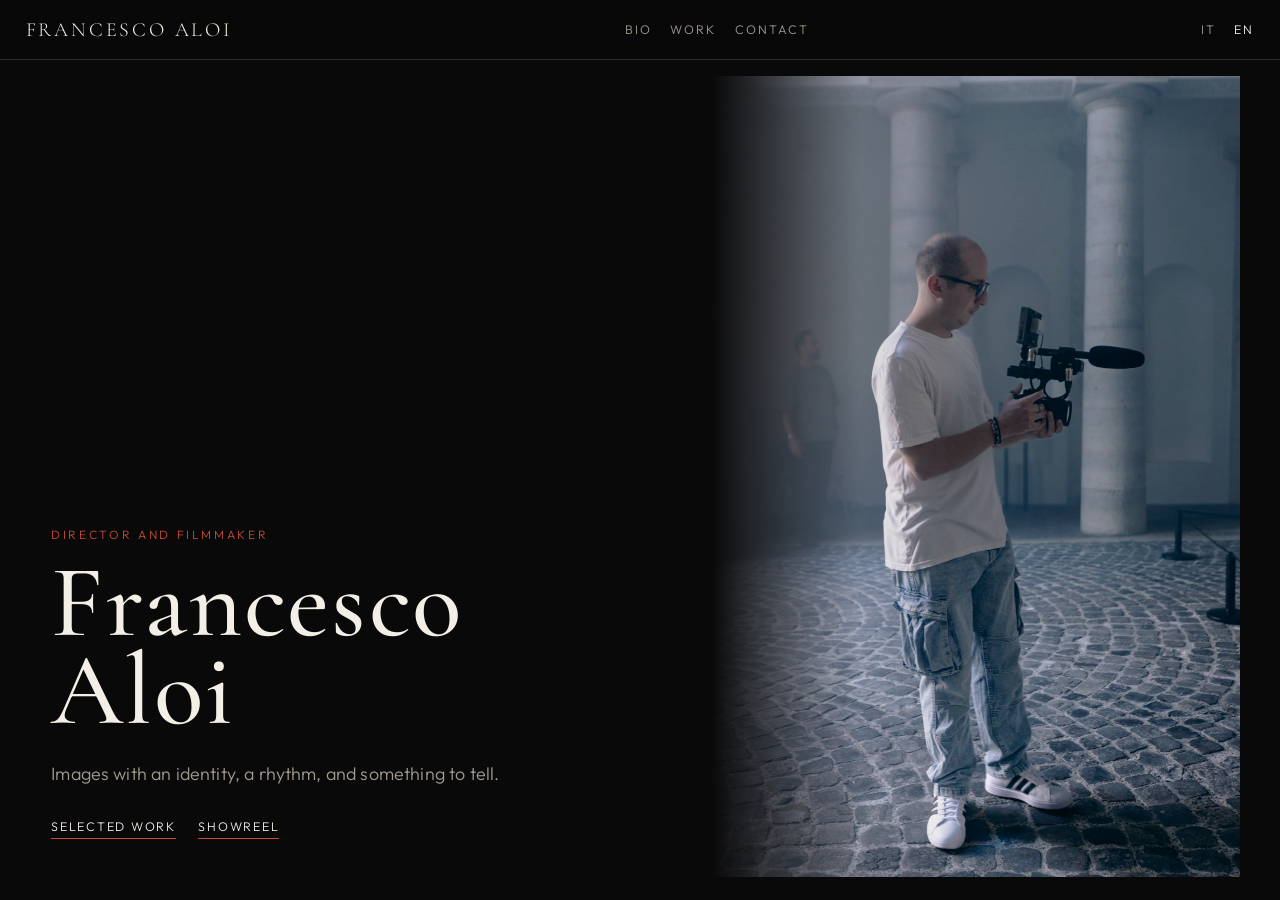
==== en/index.html @ e54338b9 "feat: publish filmmaker portfolio Italian and English pages for the GitHub Pages user site." ====
<!DOCTYPE html>
<html lang="en">
<head>
  <meta charset="utf-8">
  <meta name="viewport" content="width=device-width, initial-scale=1">
  <title>Francesco Aloi — Director and filmmaker</title>
  <meta name="description" content="Francesco Aloi, director and filmmaker. Audiovisual, branded, and cinematic work.">
  <link rel="preconnect" href="https://fonts.googleapis.com">
  <link rel="preconnect" href="https://fonts.gstatic.com" crossorigin>
  <link href="https://fonts.googleapis.com/css2?family=Cormorant+Garamond:wght@500;600&family=Outfit:wght@300;400&display=swap" rel="stylesheet">
  <link rel="stylesheet" href="../css/site.css">
</head>
<body>
  <header class="nav">
    <a class="brand" href="index.html">Francesco Aloi</a>
    <nav class="nav-links" aria-label="Pages">
      <a href="bio.html">Bio</a>
      <a href="work.html">Work</a>
      <a href="contact.html">Contact</a>
    </nav>
    <nav class="langs" aria-label="Language">
      <a href="../index.html" lang="it">IT</a>
      <a href="index.html" aria-current="true" lang="en">EN</a>
    </nav>
  </header>
  <main class="hero">
    <div class="hero-copy">
      <p class="kicker">Director and filmmaker</p>
      <h1>Francesco<br>Aloi</h1>
      <p class="lede">Images with an identity, a rhythm, and something to tell.</p>
      <div class="actions">
        <a href="work.html">Selected work</a>
        <a href="https://www.youtube.com/watch?v=T7Sy6mtHRzk">Showreel</a>
      </div>
    </div>
    <figure class="hero-still">
      <img src="../images/portrait.jpg" alt="Francesco Aloi holding a camera in a foggy hall of columns">
    </figure>
  </main>
</body>
</html>
---- css/site.css ----
:root {
  --bg: #090909;
  --bg-raise: #121212;
  --ink: #f3efe6;
  --muted: #a39b90;
  --line: rgba(243, 239, 230, 0.16);
  --accent: #c84b3a;
  --serif: "Cormorant Garamond", "Times New Roman", serif;
  --sans: "Outfit", "Helvetica Neue", sans-serif;
}

* { box-sizing: border-box; }

html { scroll-behavior: smooth; }

body {
  margin: 0;
  min-height: 100vh;
  background: var(--bg);
  color: var(--ink);
  font-family: var(--sans);
  font-weight: 300;
  letter-spacing: 0.01em;
}

a { color: inherit; }

img { max-width: 100%; display: block; }

.nav {
  position: sticky;
  top: 0;
  z-index: 2;
  display: flex;
  align-items: center;
  justify-content: space-between;
  gap: 1.5rem;
  padding: 1.1rem 1.6rem;
  background: rgba(9, 9, 9, 0.88);
  border-bottom: 1px solid var(--line);
  backdrop-filter: blur(10px);
}

.brand {
  font-family: var(--serif);
  font-size: 1.25rem;
  letter-spacing: 0.14em;
  text-transform: uppercase;
  text-decoration: none;
}

.nav-links, .langs {
  display: flex;
  gap: 1.15rem;
  align-items: center;
}

.nav-links a, .langs a {
  color: var(--muted);
  text-decoration: none;
  font-size: 0.78rem;
  letter-spacing: 0.16em;
  text-transform: uppercase;
}

.nav-links a[aria-current="page"], .langs a[aria-current="true"] {
  color: var(--ink);
}

.hero {
  display: grid;
  grid-template-columns: 1.05fr 0.95fr;
  min-height: calc(100vh - 4.2rem);
}

.hero-copy {
  display: flex;
  flex-direction: column;
  justify-content: flex-end;
  padding: 3rem 3.2rem 3.4rem;
}

.kicker {
  margin: 0 0 1rem;
  color: var(--accent);
  font-size: 0.75rem;
  letter-spacing: 0.22em;
  text-transform: uppercase;
}

h1, h2 {
  font-family: var(--serif);
  font-weight: 500;
  letter-spacing: 0.02em;
}

h1 {
  margin: 0;
  font-size: clamp(4.2rem, 8vw, 7.4rem);
  line-height: 0.86;
}

.lede {
  max-width: 34rem;
  margin: 1.6rem 0 0;
  color: var(--muted);
  font-size: 1.12rem;
  line-height: 1.55;
}

.actions {
  display: flex;
  gap: 1.4rem;
  margin-top: 2rem;
}

.actions a {
  text-decoration: none;
  letter-spacing: 0.14em;
  text-transform: uppercase;
  font-size: 0.78rem;
  border-bottom: 1px solid var(--accent);
  padding-bottom: 0.2rem;
}

.hero-still {
  position: relative;
  min-height: 70vh;
  overflow: hidden;
}

.hero-still img {
  width: 100%;
  height: 100%;
  object-fit: cover;
  object-position: center 20%;
  filter: saturate(0.75) contrast(1.05);
}

.hero-still::after {
  content: "";
  position: absolute;
  inset: 0;
  background: linear-gradient(90deg, #090909 0%, rgba(9, 9, 9, 0.15) 28%, transparent 55%);
  pointer-events: none;
}

.page {
  width: min(920px, calc(100% - 3.2rem));
  margin: 0 auto;
  padding: 4.5rem 0 6rem;
}

.page h1 {
  font-size: clamp(3.2rem, 7vw, 5.5rem);
  margin-bottom: 1.4rem;
}

.prose p, .roles, .collab {
  color: var(--muted);
  font-size: 1.12rem;
  line-height: 1.7;
}

.section-label {
  margin: 2.6rem 0 0.6rem;
  font-size: 0.75rem;
  letter-spacing: 0.2em;
  text-transform: uppercase;
  color: var(--accent);
}

.work {
  list-style: none;
  margin: 2rem 0 0;
  padding: 0;
}

.work li {
  padding: 1.35rem 0;
  border-top: 1px solid var(--line);
}

.work h2 {
  margin: 0;
  font-size: 2rem;
}

.role {
  margin: 0.25rem 0 0.7rem;
  color: var(--muted);
  font-size: 0.95rem;
}

.links { display: flex; flex-wrap: wrap; gap: 0.9rem 1.2rem; }

.links a {
  color: var(--ink);
  font-size: 0.82rem;
  letter-spacing: 0.08em;
  text-transform: uppercase;
}

.frame {
  margin-top: 2.4rem;
  aspect-ratio: 16 / 9;
  background: #000;
  border: 1px solid var(--line);
}

.frame iframe { width: 100%; height: 100%; border: 0; }

.contact-list {
  list-style: none;
  padding: 0;
  margin: 2rem 0 0;
}

.contact-list li { margin: 0.8rem 0; font-size: 1.25rem; }

.contact-list a { text-decoration: none; border-bottom: 1px solid var(--line); }

@media (max-width: 860px) {
  .nav { flex-wrap: wrap; }
  .hero { grid-template-columns: 1fr; }
  .hero-copy { padding: 2rem 1.4rem 2.4rem; order: 2; }
  .hero-still { min-height: 62vh; order: 1; }
  .hero-still::after {
    background: linear-gradient(180deg, transparent 55%, #090909 100%);
  }
  h1 { font-size: 3.6rem; }
  .page { width: min(920px, calc(100% - 2.4rem)); }
}
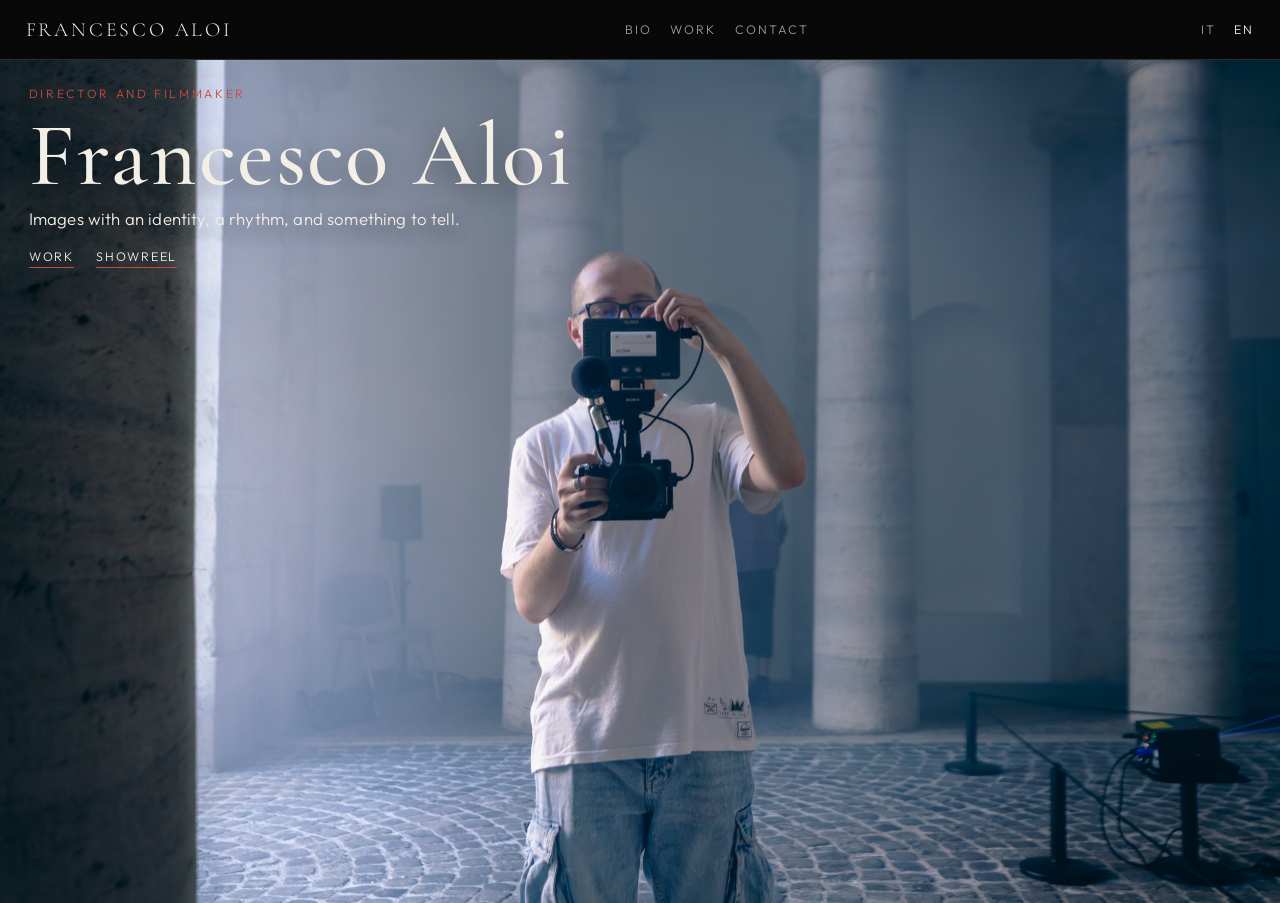
==== commit 11e7a7a2: "fix: place the name on the still Use the wide portrait on the homepage and list projects under the s" ====
--- a/en/index.html
+++ b/en/index.html
@@ -23,19 +23,17 @@
       <a href="index.html" aria-current="true" lang="en">EN</a>
     </nav>
   </header>
-  <main class="hero">
-    <div class="hero-copy">
+  <main class="stage">
+    <img src="../images/portrait.jpg" alt="Francesco Aloi holding a camera in front of his face, in a hall of columns">
+    <div class="stage-copy">
       <p class="kicker">Director and filmmaker</p>
-      <h1>Francesco<br>Aloi</h1>
+      <h1>Francesco Aloi</h1>
       <p class="lede">Images with an identity, a rhythm, and something to tell.</p>
       <div class="actions">
-        <a href="work.html">Selected work</a>
+        <a href="work.html">Work</a>
         <a href="https://www.youtube.com/watch?v=T7Sy6mtHRzk">Showreel</a>
       </div>
     </div>
-    <figure class="hero-still">
-      <img src="../images/portrait.jpg" alt="Francesco Aloi holding a camera in a foggy hall of columns">
-    </figure>
   </main>
 </body>
 </html>
--- a/css/site.css
+++ b/css/site.css
@@ -67,17 +67,32 @@
   color: var(--ink);
 }
 
-.hero {
-  display: grid;
-  grid-template-columns: 1.05fr 0.95fr;
-  min-height: calc(100vh - 4.2rem);
-}
-
-.hero-copy {
-  display: flex;
-  flex-direction: column;
-  justify-content: flex-end;
-  padding: 3rem 3.2rem 3.4rem;
+.stage {
+  position: relative;
+  height: calc(100vh - 3.6rem);
+  min-height: 28rem;
+  overflow: hidden;
+  background: #000;
+}
+
+.stage img {
+  width: 100%;
+  height: 100%;
+  object-fit: cover;
+  object-position: center 42%;
+}
+
+.stage-copy {
+  position: absolute;
+  top: 1.6rem;
+  left: 1.8rem;
+  right: 1.8rem;
+  z-index: 1;
+}
+
+.stage-copy h1 {
+  font-size: clamp(3.4rem, 7vw, 6.2rem);
+  text-shadow: 0 8px 28px rgba(0, 0, 0, 0.45);
 }
 
 .kicker {
@@ -101,17 +116,18 @@
 }
 
 .lede {
-  max-width: 34rem;
-  margin: 1.6rem 0 0;
-  color: var(--muted);
-  font-size: 1.12rem;
-  line-height: 1.55;
+  max-width: 28rem;
+  margin: 0.8rem 0 0;
+  color: var(--ink);
+  font-size: 1.05rem;
+  line-height: 1.45;
+  text-shadow: 0 6px 18px rgba(0, 0, 0, 0.55);
 }
 
 .actions {
   display: flex;
   gap: 1.4rem;
-  margin-top: 2rem;
+  margin-top: 1.1rem;
 }
 
 .actions a {
@@ -123,26 +139,72 @@
   padding-bottom: 0.2rem;
 }
 
-.hero-still {
-  position: relative;
-  min-height: 70vh;
-  overflow: hidden;
-}
-
-.hero-still img {
+.showreel {
+  width: min(1100px, calc(100% - 3.2rem));
+  margin: 0 auto;
+  padding: 2.2rem 0 0;
+}
+
+.showreel .frame { margin-top: 0.8rem; }
+
+.picker {
+  width: min(1100px, calc(100% - 3.2rem));
+  margin: 0 auto;
+  padding: 3.2rem 0 5rem;
+}
+
+.picker-title {
+  margin: 0.4rem 0 0;
+  font-family: var(--serif);
+  font-size: clamp(2.4rem, 5vw, 4.2rem);
+  font-weight: 500;
+  line-height: 0.95;
+}
+
+.picker-move {
+  display: flex;
+  gap: 0.7rem;
+  align-items: center;
+  margin: 1.3rem 0 0;
+  color: var(--muted);
+  letter-spacing: 0.16em;
+  text-transform: uppercase;
+  font-size: 0.78rem;
+}
+
+.picker-move button {
+  background: none;
+  border: 0;
+  color: var(--ink);
+  font: inherit;
+  letter-spacing: inherit;
+  text-transform: inherit;
+  cursor: pointer;
+  padding: 0;
+}
+
+.picker-list {
+  list-style: none;
+  margin: 2.4rem 0 0;
+  padding: 0;
+  border-top: 1px solid var(--line);
+}
+
+.picker-list button {
   width: 100%;
-  height: 100%;
-  object-fit: cover;
-  object-position: center 20%;
-  filter: saturate(0.75) contrast(1.05);
-}
-
-.hero-still::after {
-  content: "";
-  position: absolute;
-  inset: 0;
-  background: linear-gradient(90deg, #090909 0%, rgba(9, 9, 9, 0.15) 28%, transparent 55%);
-  pointer-events: none;
+  text-align: left;
+  background: none;
+  border: 0;
+  border-bottom: 1px solid var(--line);
+  color: var(--muted);
+  font-family: var(--serif);
+  font-size: clamp(1.5rem, 3vw, 2.15rem);
+  padding: 0.72rem 0;
+  cursor: pointer;
+}
+
+.picker-list button[aria-current="true"] {
+  color: var(--ink);
 }
 
 .page {
@@ -222,12 +284,8 @@
 
 @media (max-width: 860px) {
   .nav { flex-wrap: wrap; }
-  .hero { grid-template-columns: 1fr; }
-  .hero-copy { padding: 2rem 1.4rem 2.4rem; order: 2; }
-  .hero-still { min-height: 62vh; order: 1; }
-  .hero-still::after {
-    background: linear-gradient(180deg, transparent 55%, #090909 100%);
-  }
-  h1 { font-size: 3.6rem; }
-  .page { width: min(920px, calc(100% - 2.4rem)); }
-}
+  .stage { height: calc(100vh - 6.5rem); }
+  .stage-copy { top: 1rem; left: 1rem; right: 1rem; }
+  .stage-copy h1 { font-size: 3.1rem; }
+  .page, .showreel, .picker { width: min(1100px, calc(100% - 2.4rem)); }
+}
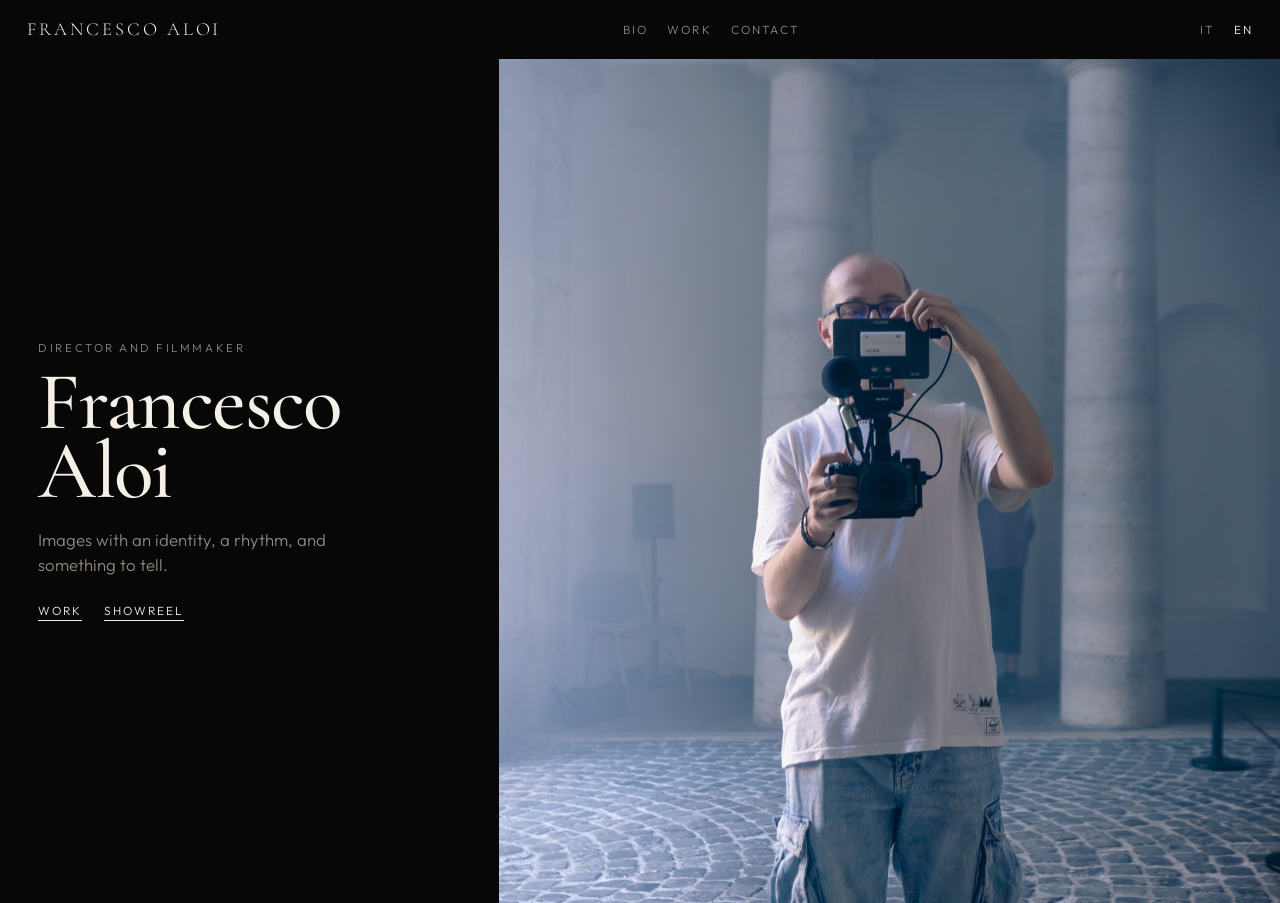
==== commit 5252032e: "fix: set the name beside the still Keep the portrait clear of type, and index the projects under the" ====
--- a/en/index.html
+++ b/en/index.html
@@ -23,17 +23,19 @@
       <a href="index.html" aria-current="true" lang="en">EN</a>
     </nav>
   </header>
-  <main class="stage">
-    <img src="../images/portrait.jpg" alt="Francesco Aloi holding a camera in front of his face, in a hall of columns">
-    <div class="stage-copy">
+  <main class="home">
+    <div class="home-copy">
       <p class="kicker">Director and filmmaker</p>
-      <h1>Francesco Aloi</h1>
+      <h1>Francesco<br>Aloi</h1>
       <p class="lede">Images with an identity, a rhythm, and something to tell.</p>
       <div class="actions">
         <a href="work.html">Work</a>
         <a href="https://www.youtube.com/watch?v=T7Sy6mtHRzk">Showreel</a>
       </div>
     </div>
+    <figure class="home-still">
+      <img src="../images/portrait.jpg" alt="Francesco Aloi holding a camera in front of his face, in a hall of columns">
+    </figure>
   </main>
 </body>
 </html>
--- a/css/site.css
+++ b/css/site.css
@@ -1,17 +1,13 @@
 :root {
-  --bg: #090909;
-  --bg-raise: #121212;
-  --ink: #f3efe6;
-  --muted: #a39b90;
-  --line: rgba(243, 239, 230, 0.16);
-  --accent: #c84b3a;
+  --bg: #070707;
+  --ink: #f4f0e8;
+  --muted: #8f877c;
+  --line: rgba(244, 240, 232, 0.14);
   --serif: "Cormorant Garamond", "Times New Roman", serif;
   --sans: "Outfit", "Helvetica Neue", sans-serif;
 }
 
 * { box-sizing: border-box; }
-
-html { scroll-behavior: smooth; }
 
 body {
   margin: 0;
@@ -20,272 +16,278 @@
   color: var(--ink);
   font-family: var(--sans);
   font-weight: 300;
-  letter-spacing: 0.01em;
 }
 
 a { color: inherit; }
 
-img { max-width: 100%; display: block; }
+img { display: block; max-width: 100%; }
+
+button { font: inherit; color: inherit; }
 
 .nav {
-  position: sticky;
-  top: 0;
-  z-index: 2;
   display: flex;
   align-items: center;
   justify-content: space-between;
-  gap: 1.5rem;
-  padding: 1.1rem 1.6rem;
-  background: rgba(9, 9, 9, 0.88);
-  border-bottom: 1px solid var(--line);
-  backdrop-filter: blur(10px);
+  gap: 1.2rem;
+  padding: 1.15rem 1.7rem;
 }
 
 .brand {
   font-family: var(--serif);
-  font-size: 1.25rem;
-  letter-spacing: 0.14em;
+  font-size: 1.15rem;
+  letter-spacing: 0.16em;
   text-transform: uppercase;
   text-decoration: none;
 }
 
 .nav-links, .langs {
   display: flex;
-  gap: 1.15rem;
+  gap: 1.2rem;
   align-items: center;
 }
 
 .nav-links a, .langs a {
   color: var(--muted);
   text-decoration: none;
-  font-size: 0.78rem;
+  font-size: 0.74rem;
+  letter-spacing: 0.18em;
+  text-transform: uppercase;
+}
+
+.nav-links a[aria-current="page"], .langs a[aria-current="true"] { color: var(--ink); }
+
+.home {
+  display: grid;
+  grid-template-columns: minmax(16rem, 0.78fr) 1.22fr;
+  height: calc(100vh - 3.5rem);
+  min-height: 34rem;
+}
+
+.home-copy {
+  display: flex;
+  flex-direction: column;
+  justify-content: center;
+  padding: 2rem 3rem 2rem 2.4rem;
+}
+
+.kicker {
+  margin: 0 0 0.8rem;
+  color: var(--muted);
+  font-size: 0.72rem;
+  letter-spacing: 0.22em;
+  text-transform: uppercase;
+}
+
+h1, h2 { font-family: var(--serif); font-weight: 500; }
+
+.home-copy h1 {
+  margin: 0;
+  font-size: clamp(3.8rem, 6.4vw, 6.4rem);
+  line-height: 0.84;
+  letter-spacing: -0.02em;
+}
+
+.lede {
+  max-width: 22rem;
+  margin: 1.3rem 0 0;
+  color: var(--muted);
+  font-size: 1.05rem;
+  line-height: 1.5;
+}
+
+.actions {
+  display: flex;
+  gap: 1.4rem;
+  margin-top: 1.6rem;
+}
+
+.actions a {
+  text-decoration: none;
   letter-spacing: 0.16em;
   text-transform: uppercase;
-}
-
-.nav-links a[aria-current="page"], .langs a[aria-current="true"] {
-  color: var(--ink);
-}
-
-.stage {
-  position: relative;
-  height: calc(100vh - 3.6rem);
-  min-height: 28rem;
+  font-size: 0.74rem;
+  border-bottom: 1px solid var(--ink);
+  padding-bottom: 0.15rem;
+}
+
+.home-still {
+  margin: 0;
+  min-height: 0;
   overflow: hidden;
-  background: #000;
-}
-
-.stage img {
+}
+
+.home-still img {
   width: 100%;
   height: 100%;
   object-fit: cover;
-  object-position: center 42%;
-}
-
-.stage-copy {
-  position: absolute;
-  top: 1.6rem;
-  left: 1.8rem;
-  right: 1.8rem;
-  z-index: 1;
-}
-
-.stage-copy h1 {
-  font-size: clamp(3.4rem, 7vw, 6.2rem);
-  text-shadow: 0 8px 28px rgba(0, 0, 0, 0.45);
-}
-
-.kicker {
-  margin: 0 0 1rem;
-  color: var(--accent);
-  font-size: 0.75rem;
-  letter-spacing: 0.22em;
-  text-transform: uppercase;
-}
-
-h1, h2 {
-  font-family: var(--serif);
-  font-weight: 500;
-  letter-spacing: 0.02em;
-}
-
-h1 {
-  margin: 0;
-  font-size: clamp(4.2rem, 8vw, 7.4rem);
-  line-height: 0.86;
-}
-
-.lede {
-  max-width: 28rem;
-  margin: 0.8rem 0 0;
-  color: var(--ink);
-  font-size: 1.05rem;
-  line-height: 1.45;
-  text-shadow: 0 6px 18px rgba(0, 0, 0, 0.55);
-}
-
-.actions {
-  display: flex;
-  gap: 1.4rem;
-  margin-top: 1.1rem;
-}
-
-.actions a {
-  text-decoration: none;
-  letter-spacing: 0.14em;
-  text-transform: uppercase;
-  font-size: 0.78rem;
-  border-bottom: 1px solid var(--accent);
-  padding-bottom: 0.2rem;
-}
-
-.showreel {
-  width: min(1100px, calc(100% - 3.2rem));
+  object-position: center 30%;
+}
+
+.film {
+  background: #000;
+}
+
+.film .frame {
+  width: min(1180px, 100%);
   margin: 0 auto;
-  padding: 2.2rem 0 0;
-}
-
-.showreel .frame { margin-top: 0.8rem; }
-
-.picker {
-  width: min(1100px, calc(100% - 3.2rem));
+  aspect-ratio: 16 / 9;
+}
+
+.film iframe { width: 100%; height: 100%; border: 0; display: block; }
+
+.board {
+  display: grid;
+  grid-template-columns: 0.9fr 1.1fr;
+  gap: 3rem;
+  width: min(1180px, calc(100% - 3.4rem));
   margin: 0 auto;
-  padding: 3.2rem 0 5rem;
-}
-
-.picker-title {
-  margin: 0.4rem 0 0;
-  font-family: var(--serif);
-  font-size: clamp(2.4rem, 5vw, 4.2rem);
-  font-weight: 500;
-  line-height: 0.95;
-}
-
-.picker-move {
-  display: flex;
-  gap: 0.7rem;
-  align-items: center;
-  margin: 1.3rem 0 0;
-  color: var(--muted);
-  letter-spacing: 0.16em;
-  text-transform: uppercase;
-  font-size: 0.78rem;
-}
-
-.picker-move button {
-  background: none;
-  border: 0;
-  color: var(--ink);
-  font: inherit;
-  letter-spacing: inherit;
-  text-transform: inherit;
-  cursor: pointer;
-  padding: 0;
-}
-
-.picker-list {
+  padding: 3.4rem 0 4.5rem;
+  align-items: start;
+}
+
+.titles {
   list-style: none;
-  margin: 2.4rem 0 0;
-  padding: 0;
-  border-top: 1px solid var(--line);
-}
-
-.picker-list button {
+  margin: 0;
+  padding: 0;
+}
+
+.titles button {
+  display: block;
   width: 100%;
   text-align: left;
   background: none;
   border: 0;
+  padding: 0.42rem 0;
+  color: #5e5953;
+  letter-spacing: 0.08em;
+  text-transform: uppercase;
+  font-size: 0.92rem;
+  cursor: pointer;
+}
+
+.titles button[aria-current="true"] { color: var(--ink); }
+
+.now h1 {
+  margin: 0;
+  font-size: clamp(2.8rem, 5.5vw, 4.8rem);
+  line-height: 0.9;
+}
+
+.role {
+  margin: 0.9rem 0 0;
+  color: var(--muted);
+  font-size: 0.95rem;
+}
+
+.links {
+  display: flex;
+  flex-wrap: wrap;
+  gap: 1rem;
+  margin-top: 1rem;
+}
+
+.links a {
+  font-size: 0.75rem;
+  letter-spacing: 0.14em;
+  text-transform: uppercase;
+  text-decoration: none;
   border-bottom: 1px solid var(--line);
-  color: var(--muted);
-  font-family: var(--serif);
-  font-size: clamp(1.5rem, 3vw, 2.15rem);
-  padding: 0.72rem 0;
+  padding-bottom: 0.12rem;
+}
+
+.pager {
+  display: flex;
+  align-items: center;
+  justify-content: space-between;
+  gap: 1rem;
+  margin-top: 2.2rem;
+}
+
+.move {
+  display: flex;
+  gap: 0.65rem;
+  align-items: center;
+  margin: 0;
+  color: var(--muted);
+  letter-spacing: 0.16em;
+  text-transform: uppercase;
+  font-size: 0.74rem;
+}
+
+.move button {
+  background: none;
+  border: 0;
+  padding: 0;
   cursor: pointer;
-}
-
-.picker-list button[aria-current="true"] {
+  letter-spacing: inherit;
+  text-transform: inherit;
+}
+
+.nums {
+  display: flex;
+  gap: 0.85rem;
+  margin: 0;
+}
+
+.nums button {
+  background: none;
+  border: 0;
+  padding: 0;
+  color: #5e5953;
+  cursor: pointer;
+  font-size: 0.78rem;
+  letter-spacing: 0.08em;
+}
+
+.nums button[aria-current="true"] { color: var(--ink); }
+
+.page {
+  width: min(760px, calc(100% - 3.2rem));
+  margin: 0 auto;
+  padding: 3.5rem 0 5rem;
+}
+
+.page h1 {
+  margin: 0 0 1.2rem;
+  font-size: clamp(3.2rem, 7vw, 5.2rem);
+  line-height: 0.9;
+}
+
+.prose p, .roles, .collab {
+  color: var(--muted);
+  font-size: 1.08rem;
+  line-height: 1.7;
+}
+
+.section-label {
+  margin: 2.4rem 0 0.45rem;
+  font-size: 0.72rem;
+  letter-spacing: 0.2em;
+  text-transform: uppercase;
   color: var(--ink);
 }
-
-.page {
-  width: min(920px, calc(100% - 3.2rem));
-  margin: 0 auto;
-  padding: 4.5rem 0 6rem;
-}
-
-.page h1 {
-  font-size: clamp(3.2rem, 7vw, 5.5rem);
-  margin-bottom: 1.4rem;
-}
-
-.prose p, .roles, .collab {
-  color: var(--muted);
-  font-size: 1.12rem;
-  line-height: 1.7;
-}
-
-.section-label {
-  margin: 2.6rem 0 0.6rem;
-  font-size: 0.75rem;
-  letter-spacing: 0.2em;
-  text-transform: uppercase;
-  color: var(--accent);
-}
-
-.work {
-  list-style: none;
-  margin: 2rem 0 0;
-  padding: 0;
-}
-
-.work li {
-  padding: 1.35rem 0;
-  border-top: 1px solid var(--line);
-}
-
-.work h2 {
-  margin: 0;
-  font-size: 2rem;
-}
-
-.role {
-  margin: 0.25rem 0 0.7rem;
-  color: var(--muted);
-  font-size: 0.95rem;
-}
-
-.links { display: flex; flex-wrap: wrap; gap: 0.9rem 1.2rem; }
-
-.links a {
-  color: var(--ink);
-  font-size: 0.82rem;
-  letter-spacing: 0.08em;
-  text-transform: uppercase;
-}
-
-.frame {
-  margin-top: 2.4rem;
-  aspect-ratio: 16 / 9;
-  background: #000;
-  border: 1px solid var(--line);
-}
-
-.frame iframe { width: 100%; height: 100%; border: 0; }
 
 .contact-list {
   list-style: none;
-  padding: 0;
-  margin: 2rem 0 0;
-}
-
-.contact-list li { margin: 0.8rem 0; font-size: 1.25rem; }
+  margin: 1.6rem 0 0;
+  padding: 0;
+}
+
+.contact-list li { margin: 0.7rem 0; font-size: 1.2rem; }
 
 .contact-list a { text-decoration: none; border-bottom: 1px solid var(--line); }
 
-@media (max-width: 860px) {
-  .nav { flex-wrap: wrap; }
-  .stage { height: calc(100vh - 6.5rem); }
-  .stage-copy { top: 1rem; left: 1rem; right: 1rem; }
-  .stage-copy h1 { font-size: 3.1rem; }
-  .page, .showreel, .picker { width: min(1100px, calc(100% - 2.4rem)); }
-}
+@media (max-width: 800px) {
+  .nav { flex-wrap: wrap; padding: 1rem; }
+  .home {
+    grid-template-columns: 1fr;
+    height: auto;
+    min-height: 0;
+  }
+  .home-copy { padding: 1.6rem 1.2rem 0.4rem; }
+  .home-copy h1 { font-size: 3.5rem; }
+  .home-still { height: 58vw; min-height: 14rem; }
+  .board { grid-template-columns: 1fr; gap: 2rem; }
+  .now { order: -1; }
+  .page { width: min(760px, calc(100% - 2rem)); }
+}
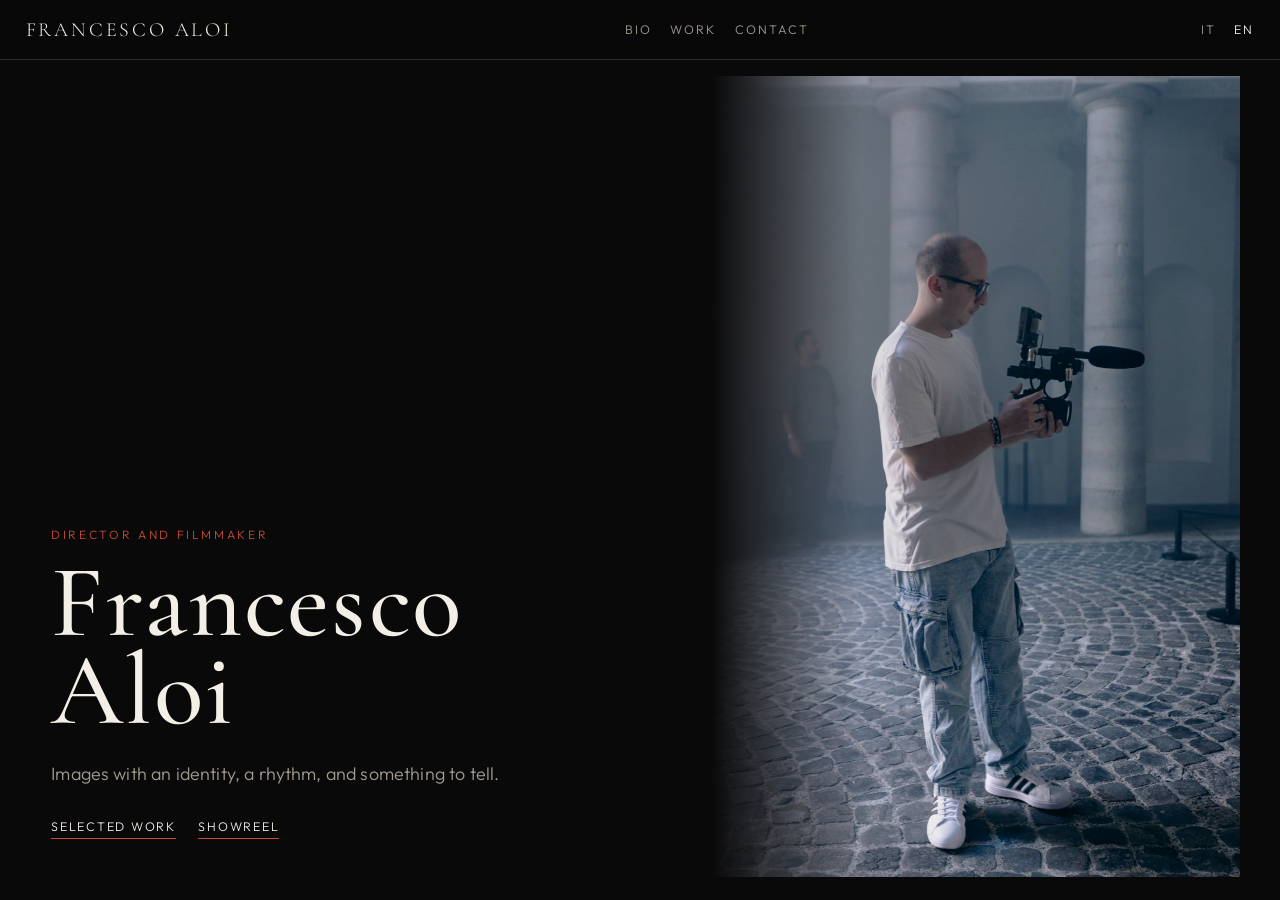
==== commit d31b2f4f: "fix: restore the first site Return the pages to the first published version." ====
--- a/en/index.html
+++ b/en/index.html
@@ -23,18 +23,18 @@
       <a href="index.html" aria-current="true" lang="en">EN</a>
     </nav>
   </header>
-  <main class="home">
-    <div class="home-copy">
+  <main class="hero">
+    <div class="hero-copy">
       <p class="kicker">Director and filmmaker</p>
       <h1>Francesco<br>Aloi</h1>
       <p class="lede">Images with an identity, a rhythm, and something to tell.</p>
       <div class="actions">
-        <a href="work.html">Work</a>
+        <a href="work.html">Selected work</a>
         <a href="https://www.youtube.com/watch?v=T7Sy6mtHRzk">Showreel</a>
       </div>
     </div>
-    <figure class="home-still">
-      <img src="../images/portrait.jpg" alt="Francesco Aloi holding a camera in front of his face, in a hall of columns">
+    <figure class="hero-still">
+      <img src="../images/portrait.jpg" alt="Francesco Aloi holding a camera in a foggy hall of columns">
     </figure>
   </main>
 </body>
--- a/css/site.css
+++ b/css/site.css
@@ -1,13 +1,17 @@
 :root {
-  --bg: #070707;
-  --ink: #f4f0e8;
-  --muted: #8f877c;
-  --line: rgba(244, 240, 232, 0.14);
+  --bg: #090909;
+  --bg-raise: #121212;
+  --ink: #f3efe6;
+  --muted: #a39b90;
+  --line: rgba(243, 239, 230, 0.16);
+  --accent: #c84b3a;
   --serif: "Cormorant Garamond", "Times New Roman", serif;
   --sans: "Outfit", "Helvetica Neue", sans-serif;
 }
 
 * { box-sizing: border-box; }
+
+html { scroll-behavior: smooth; }
 
 body {
   margin: 0;
@@ -16,278 +20,214 @@
   color: var(--ink);
   font-family: var(--sans);
   font-weight: 300;
+  letter-spacing: 0.01em;
 }
 
 a { color: inherit; }
 
-img { display: block; max-width: 100%; }
-
-button { font: inherit; color: inherit; }
+img { max-width: 100%; display: block; }
 
 .nav {
+  position: sticky;
+  top: 0;
+  z-index: 2;
   display: flex;
   align-items: center;
   justify-content: space-between;
-  gap: 1.2rem;
-  padding: 1.15rem 1.7rem;
+  gap: 1.5rem;
+  padding: 1.1rem 1.6rem;
+  background: rgba(9, 9, 9, 0.88);
+  border-bottom: 1px solid var(--line);
+  backdrop-filter: blur(10px);
 }
 
 .brand {
   font-family: var(--serif);
-  font-size: 1.15rem;
+  font-size: 1.25rem;
+  letter-spacing: 0.14em;
+  text-transform: uppercase;
+  text-decoration: none;
+}
+
+.nav-links, .langs {
+  display: flex;
+  gap: 1.15rem;
+  align-items: center;
+}
+
+.nav-links a, .langs a {
+  color: var(--muted);
+  text-decoration: none;
+  font-size: 0.78rem;
   letter-spacing: 0.16em;
   text-transform: uppercase;
-  text-decoration: none;
-}
-
-.nav-links, .langs {
-  display: flex;
-  gap: 1.2rem;
-  align-items: center;
-}
-
-.nav-links a, .langs a {
-  color: var(--muted);
-  text-decoration: none;
-  font-size: 0.74rem;
-  letter-spacing: 0.18em;
-  text-transform: uppercase;
-}
-
-.nav-links a[aria-current="page"], .langs a[aria-current="true"] { color: var(--ink); }
-
-.home {
+}
+
+.nav-links a[aria-current="page"], .langs a[aria-current="true"] {
+  color: var(--ink);
+}
+
+.hero {
   display: grid;
-  grid-template-columns: minmax(16rem, 0.78fr) 1.22fr;
-  height: calc(100vh - 3.5rem);
-  min-height: 34rem;
-}
-
-.home-copy {
+  grid-template-columns: 1.05fr 0.95fr;
+  min-height: calc(100vh - 4.2rem);
+}
+
+.hero-copy {
   display: flex;
   flex-direction: column;
-  justify-content: center;
-  padding: 2rem 3rem 2rem 2.4rem;
+  justify-content: flex-end;
+  padding: 3rem 3.2rem 3.4rem;
 }
 
 .kicker {
-  margin: 0 0 0.8rem;
-  color: var(--muted);
-  font-size: 0.72rem;
+  margin: 0 0 1rem;
+  color: var(--accent);
+  font-size: 0.75rem;
   letter-spacing: 0.22em;
   text-transform: uppercase;
 }
 
-h1, h2 { font-family: var(--serif); font-weight: 500; }
-
-.home-copy h1 {
+h1, h2 {
+  font-family: var(--serif);
+  font-weight: 500;
+  letter-spacing: 0.02em;
+}
+
+h1 {
   margin: 0;
-  font-size: clamp(3.8rem, 6.4vw, 6.4rem);
-  line-height: 0.84;
-  letter-spacing: -0.02em;
+  font-size: clamp(4.2rem, 8vw, 7.4rem);
+  line-height: 0.86;
 }
 
 .lede {
-  max-width: 22rem;
-  margin: 1.3rem 0 0;
-  color: var(--muted);
-  font-size: 1.05rem;
-  line-height: 1.5;
+  max-width: 34rem;
+  margin: 1.6rem 0 0;
+  color: var(--muted);
+  font-size: 1.12rem;
+  line-height: 1.55;
 }
 
 .actions {
   display: flex;
   gap: 1.4rem;
-  margin-top: 1.6rem;
+  margin-top: 2rem;
 }
 
 .actions a {
   text-decoration: none;
-  letter-spacing: 0.16em;
-  text-transform: uppercase;
-  font-size: 0.74rem;
-  border-bottom: 1px solid var(--ink);
-  padding-bottom: 0.15rem;
-}
-
-.home-still {
-  margin: 0;
-  min-height: 0;
+  letter-spacing: 0.14em;
+  text-transform: uppercase;
+  font-size: 0.78rem;
+  border-bottom: 1px solid var(--accent);
+  padding-bottom: 0.2rem;
+}
+
+.hero-still {
+  position: relative;
+  min-height: 70vh;
   overflow: hidden;
 }
 
-.home-still img {
+.hero-still img {
   width: 100%;
   height: 100%;
   object-fit: cover;
-  object-position: center 30%;
-}
-
-.film {
+  object-position: center 20%;
+  filter: saturate(0.75) contrast(1.05);
+}
+
+.hero-still::after {
+  content: "";
+  position: absolute;
+  inset: 0;
+  background: linear-gradient(90deg, #090909 0%, rgba(9, 9, 9, 0.15) 28%, transparent 55%);
+  pointer-events: none;
+}
+
+.page {
+  width: min(920px, calc(100% - 3.2rem));
+  margin: 0 auto;
+  padding: 4.5rem 0 6rem;
+}
+
+.page h1 {
+  font-size: clamp(3.2rem, 7vw, 5.5rem);
+  margin-bottom: 1.4rem;
+}
+
+.prose p, .roles, .collab {
+  color: var(--muted);
+  font-size: 1.12rem;
+  line-height: 1.7;
+}
+
+.section-label {
+  margin: 2.6rem 0 0.6rem;
+  font-size: 0.75rem;
+  letter-spacing: 0.2em;
+  text-transform: uppercase;
+  color: var(--accent);
+}
+
+.work {
+  list-style: none;
+  margin: 2rem 0 0;
+  padding: 0;
+}
+
+.work li {
+  padding: 1.35rem 0;
+  border-top: 1px solid var(--line);
+}
+
+.work h2 {
+  margin: 0;
+  font-size: 2rem;
+}
+
+.role {
+  margin: 0.25rem 0 0.7rem;
+  color: var(--muted);
+  font-size: 0.95rem;
+}
+
+.links { display: flex; flex-wrap: wrap; gap: 0.9rem 1.2rem; }
+
+.links a {
+  color: var(--ink);
+  font-size: 0.82rem;
+  letter-spacing: 0.08em;
+  text-transform: uppercase;
+}
+
+.frame {
+  margin-top: 2.4rem;
+  aspect-ratio: 16 / 9;
   background: #000;
-}
-
-.film .frame {
-  width: min(1180px, 100%);
-  margin: 0 auto;
-  aspect-ratio: 16 / 9;
-}
-
-.film iframe { width: 100%; height: 100%; border: 0; display: block; }
-
-.board {
-  display: grid;
-  grid-template-columns: 0.9fr 1.1fr;
-  gap: 3rem;
-  width: min(1180px, calc(100% - 3.4rem));
-  margin: 0 auto;
-  padding: 3.4rem 0 4.5rem;
-  align-items: start;
-}
-
-.titles {
-  list-style: none;
-  margin: 0;
-  padding: 0;
-}
-
-.titles button {
-  display: block;
-  width: 100%;
-  text-align: left;
-  background: none;
-  border: 0;
-  padding: 0.42rem 0;
-  color: #5e5953;
-  letter-spacing: 0.08em;
-  text-transform: uppercase;
-  font-size: 0.92rem;
-  cursor: pointer;
-}
-
-.titles button[aria-current="true"] { color: var(--ink); }
-
-.now h1 {
-  margin: 0;
-  font-size: clamp(2.8rem, 5.5vw, 4.8rem);
-  line-height: 0.9;
-}
-
-.role {
-  margin: 0.9rem 0 0;
-  color: var(--muted);
-  font-size: 0.95rem;
-}
-
-.links {
-  display: flex;
-  flex-wrap: wrap;
-  gap: 1rem;
-  margin-top: 1rem;
-}
-
-.links a {
-  font-size: 0.75rem;
-  letter-spacing: 0.14em;
-  text-transform: uppercase;
-  text-decoration: none;
-  border-bottom: 1px solid var(--line);
-  padding-bottom: 0.12rem;
-}
-
-.pager {
-  display: flex;
-  align-items: center;
-  justify-content: space-between;
-  gap: 1rem;
-  margin-top: 2.2rem;
-}
-
-.move {
-  display: flex;
-  gap: 0.65rem;
-  align-items: center;
-  margin: 0;
-  color: var(--muted);
-  letter-spacing: 0.16em;
-  text-transform: uppercase;
-  font-size: 0.74rem;
-}
-
-.move button {
-  background: none;
-  border: 0;
-  padding: 0;
-  cursor: pointer;
-  letter-spacing: inherit;
-  text-transform: inherit;
-}
-
-.nums {
-  display: flex;
-  gap: 0.85rem;
-  margin: 0;
-}
-
-.nums button {
-  background: none;
-  border: 0;
-  padding: 0;
-  color: #5e5953;
-  cursor: pointer;
-  font-size: 0.78rem;
-  letter-spacing: 0.08em;
-}
-
-.nums button[aria-current="true"] { color: var(--ink); }
-
-.page {
-  width: min(760px, calc(100% - 3.2rem));
-  margin: 0 auto;
-  padding: 3.5rem 0 5rem;
-}
-
-.page h1 {
-  margin: 0 0 1.2rem;
-  font-size: clamp(3.2rem, 7vw, 5.2rem);
-  line-height: 0.9;
-}
-
-.prose p, .roles, .collab {
-  color: var(--muted);
-  font-size: 1.08rem;
-  line-height: 1.7;
-}
-
-.section-label {
-  margin: 2.4rem 0 0.45rem;
-  font-size: 0.72rem;
-  letter-spacing: 0.2em;
-  text-transform: uppercase;
-  color: var(--ink);
-}
+  border: 1px solid var(--line);
+}
+
+.frame iframe { width: 100%; height: 100%; border: 0; }
 
 .contact-list {
   list-style: none;
-  margin: 1.6rem 0 0;
   padding: 0;
-}
-
-.contact-list li { margin: 0.7rem 0; font-size: 1.2rem; }
+  margin: 2rem 0 0;
+}
+
+.contact-list li { margin: 0.8rem 0; font-size: 1.25rem; }
 
 .contact-list a { text-decoration: none; border-bottom: 1px solid var(--line); }
 
-@media (max-width: 800px) {
-  .nav { flex-wrap: wrap; padding: 1rem; }
-  .home {
-    grid-template-columns: 1fr;
-    height: auto;
-    min-height: 0;
+@media (max-width: 860px) {
+  .nav { flex-wrap: wrap; }
+  .hero { grid-template-columns: 1fr; }
+  .hero-copy { padding: 2rem 1.4rem 2.4rem; order: 2; }
+  .hero-still { min-height: 62vh; order: 1; }
+  .hero-still::after {
+    background: linear-gradient(180deg, transparent 55%, #090909 100%);
   }
-  .home-copy { padding: 1.6rem 1.2rem 0.4rem; }
-  .home-copy h1 { font-size: 3.5rem; }
-  .home-still { height: 58vw; min-height: 14rem; }
-  .board { grid-template-columns: 1fr; gap: 2rem; }
-  .now { order: -1; }
-  .page { width: min(760px, calc(100% - 2rem)); }
-}
+  h1 { font-size: 3.6rem; }
+  .page { width: min(920px, calc(100% - 2.4rem)); }
+}
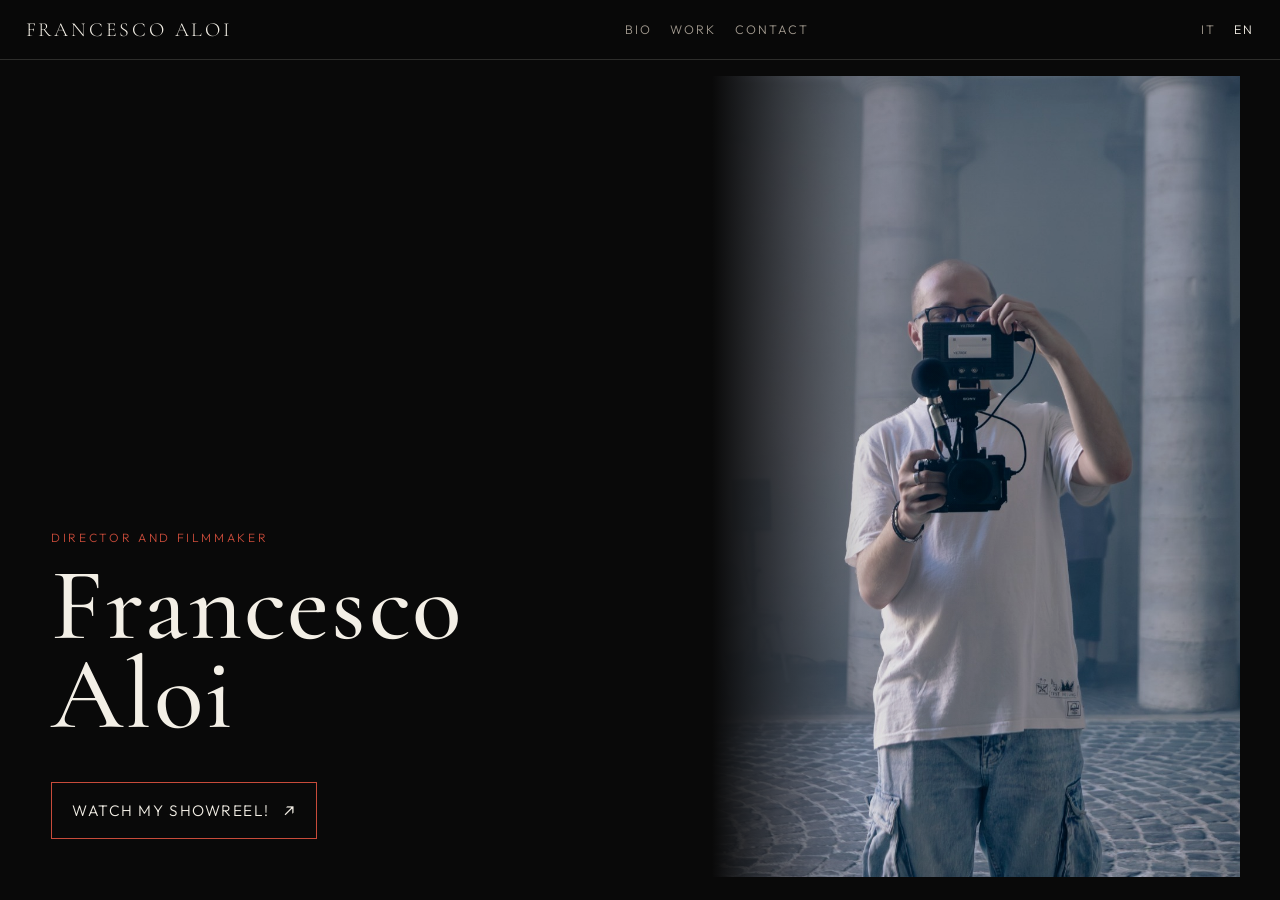
==== commit 10462192: "Aggiornamento Aggiornamento files portfolio" ====
--- a/en/index.html
+++ b/en/index.html
@@ -27,10 +27,8 @@
     <div class="hero-copy">
       <p class="kicker">Director and filmmaker</p>
       <h1>Francesco<br>Aloi</h1>
-      <p class="lede">Images with an identity, a rhythm, and something to tell.</p>
-      <div class="actions">
-        <a href="work.html">Selected work</a>
-        <a href="https://www.youtube.com/watch?v=T7Sy6mtHRzk">Showreel</a>
+      <div class="actions hero-actions">
+        <a class="showreel-cta" href="https://www.youtube.com/watch?v=T7Sy6mtHRzk">Watch my Showreel!</a>
       </div>
     </div>
     <figure class="hero-still">
--- a/css/site.css
+++ b/css/site.css
@@ -123,6 +123,32 @@
   padding-bottom: 0.2rem;
 }
 
+.hero-actions {
+  margin-top: 2.8rem;
+}
+
+.actions .showreel-cta {
+  display: inline-flex;
+  align-items: center;
+  gap: 0.8rem;
+  padding: 1rem 1.25rem 0.95rem;
+  border: 1px solid var(--accent);
+  font-size: clamp(0.9rem, 1.2vw, 1.08rem);
+  letter-spacing: 0.1em;
+  transition: background-color 180ms ease, color 180ms ease;
+}
+
+.actions .showreel-cta::after {
+  content: "↗";
+  font-size: 1.2em;
+}
+
+.actions .showreel-cta:hover,
+.actions .showreel-cta:focus-visible {
+  background: var(--accent);
+  color: var(--ink);
+}
+
 .hero-still {
   position: relative;
   min-height: 70vh;
@@ -184,6 +210,33 @@
 .work h2 {
   margin: 0;
   font-size: 2rem;
+}
+
+.project-videos {
+  display: grid;
+  grid-template-columns: repeat(2, minmax(0, 1fr));
+  gap: 1rem;
+  margin: 1.15rem 0 1rem;
+}
+
+.video-frame {
+  min-width: 0;
+  aspect-ratio: 16 / 9;
+  overflow: hidden;
+  background: #000;
+  border: 1px solid var(--line);
+}
+
+.video-frame iframe {
+  display: block;
+  width: 100%;
+  height: 100%;
+  border: 0;
+}
+
+.video-frame-short {
+  aspect-ratio: 9 / 16;
+  max-width: 15rem;
 }
 
 .role {
@@ -230,4 +283,7 @@
   }
   h1 { font-size: 3.6rem; }
   .page { width: min(920px, calc(100% - 2.4rem)); }
-}
+  .project-videos { grid-template-columns: 1fr; }
+  .video-frame-short { max-width: min(100%, 18rem); }
+  .actions .showreel-cta { font-size: 0.9rem; }
+}
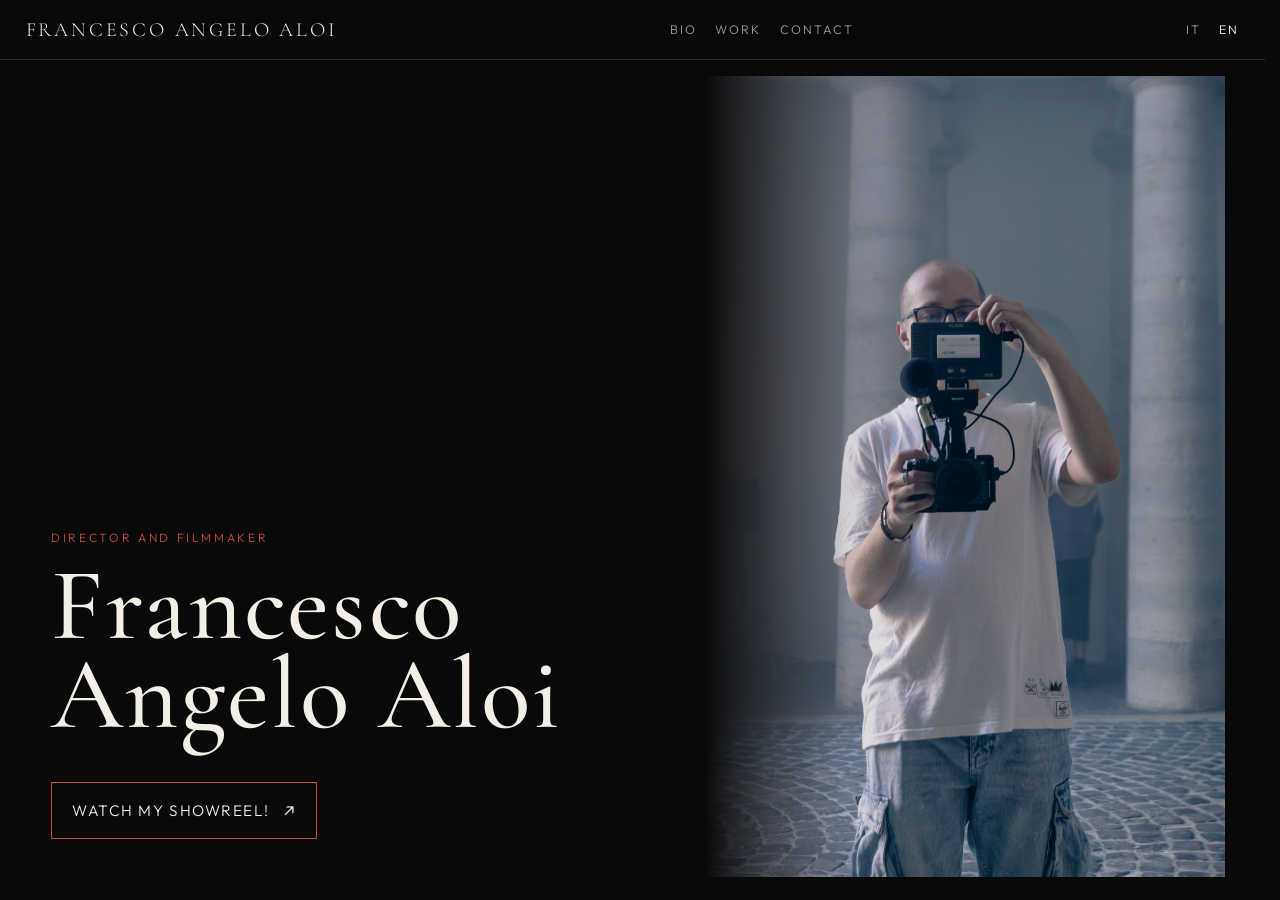
==== commit f0bf6031: "Aggiornamento Da FA a FAA" ====
--- a/en/index.html
+++ b/en/index.html
@@ -3,16 +3,20 @@
 <head>
   <meta charset="utf-8">
   <meta name="viewport" content="width=device-width, initial-scale=1">
-  <title>Francesco Aloi — Director and filmmaker</title>
-  <meta name="description" content="Francesco Aloi, director and filmmaker. Audiovisual, branded, and cinematic work.">
+  <title>Francesco Angelo Aloi — Director and filmmaker</title>
+  <meta name="description" content="Francesco Angelo Aloi, director and filmmaker. Audiovisual, branded, and cinematic work.">
   <link rel="preconnect" href="https://fonts.googleapis.com">
   <link rel="preconnect" href="https://fonts.gstatic.com" crossorigin>
   <link href="https://fonts.googleapis.com/css2?family=Cormorant+Garamond:wght@500;600&family=Outfit:wght@300;400&display=swap" rel="stylesheet">
   <link rel="stylesheet" href="../css/site.css">
+    <link rel="icon" href="/assets/favicon.ico" sizes="any">
+    <link rel="icon" type="image/svg+xml" href="/assets/favicon.svg">
+    <link rel="icon" type="image/png" sizes="32x32" href="/assets/favicon-32.png">
+    <link rel="icon" type="image/png" sizes="16x16" href="/assets/favicon-16.png">
 </head>
 <body>
   <header class="nav">
-    <a class="brand" href="index.html">Francesco Aloi</a>
+    <a class="brand" href="index.html">Francesco Angelo Aloi</a>
     <nav class="nav-links" aria-label="Pages">
       <a href="bio.html">Bio</a>
       <a href="work.html">Work</a>
@@ -26,13 +30,13 @@
   <main class="hero">
     <div class="hero-copy">
       <p class="kicker">Director and filmmaker</p>
-      <h1>Francesco<br>Aloi</h1>
+      <h1>Francesco<br>Angelo Aloi</h1>
       <div class="actions hero-actions">
         <a class="showreel-cta" href="https://www.youtube.com/watch?v=T7Sy6mtHRzk">Watch my Showreel!</a>
       </div>
     </div>
     <figure class="hero-still">
-      <img src="../images/portrait.jpg" alt="Francesco Aloi holding a camera in a foggy hall of columns">
+      <img src="../images/portrait.jpg" alt="Francesco Angelo Aloi holding a camera in a foggy hall of columns">
     </figure>
   </main>
 </body>
--- a/css/site.css
+++ b/css/site.css
@@ -11,7 +11,10 @@
 
 * { box-sizing: border-box; }
 
-html { scroll-behavior: smooth; }
+html {
+  scroll-behavior: smooth;
+  scrollbar-gutter: stable;
+}
 
 body {
   margin: 0;
@@ -182,10 +185,48 @@
   margin-bottom: 1.4rem;
 }
 
+.page-wide { width: min(1180px, calc(100% - 3.2rem)); }
+
 .prose p, .roles, .collab {
   color: var(--muted);
   font-size: 1.12rem;
   line-height: 1.7;
+}
+
+.bio-intro {
+  display: grid;
+  grid-template-columns: minmax(0, 1fr) minmax(0, 1.15fr);
+  gap: 3.2rem;
+  align-items: start;
+}
+
+.bio-text > p:first-child { margin-top: 0; }
+
+.bio-photo { margin: 0; }
+
+.bio-photo img {
+  width: 100%;
+  height: auto;
+  aspect-ratio: 3 / 2;
+  object-fit: cover;
+  object-position: 30% center;
+  filter: saturate(0.75) contrast(1.05);
+}
+
+.collab-list {
+  list-style: none;
+  margin: 0;
+  padding: 0;
+  column-count: 3;
+  column-gap: 2.5rem;
+}
+
+.collab-list li {
+  break-inside: avoid;
+  padding: 0.3rem 0;
+  color: var(--muted);
+  font-size: 1.12rem;
+  line-height: 1.5;
 }
 
 .section-label {
@@ -203,23 +244,45 @@
 }
 
 .work li {
-  padding: 1.35rem 0;
+  display: grid;
+  grid-template-columns: minmax(0, 1.7fr) minmax(0, 1fr);
+  gap: 1.2rem 3rem;
+  align-items: start;
+  padding: 2.6rem 0;
   border-top: 1px solid var(--line);
 }
 
+.work li.work-item-text-only { grid-template-columns: minmax(0, 1fr); }
+
+.work-text { grid-column: 2; grid-row: 1; padding-top: 0.15rem; }
+.work li.work-item-text-only .work-text { grid-column: 1; max-width: 40rem; }
+
 .work h2 {
   margin: 0;
   font-size: 2rem;
+  line-height: 1.08;
+}
+
+.work-text .role { margin: 0.55rem 0 1.1rem; }
+
+.desc {
+  margin: 0 0 1.3rem;
+  color: var(--muted);
+  font-size: 1.05rem;
+  line-height: 1.7;
 }
 
 .project-videos {
-  display: grid;
-  grid-template-columns: repeat(2, minmax(0, 1fr));
+  grid-column: 1;
+  grid-row: 1;
+  display: grid;
+  grid-template-columns: repeat(6, minmax(0, 1fr));
   gap: 1rem;
-  margin: 1.15rem 0 1rem;
+  margin: 0;
 }
 
 .video-frame {
+  grid-column: 1 / -1;
   min-width: 0;
   aspect-ratio: 16 / 9;
   overflow: hidden;
@@ -227,6 +290,13 @@
   border: 1px solid var(--line);
 }
 
+.video-frame img {
+  display: block;
+  width: 100%;
+  height: 100%;
+  object-fit: cover;
+}
+
 .video-frame iframe {
   display: block;
   width: 100%;
@@ -235,8 +305,9 @@
 }
 
 .video-frame-short {
+  grid-column: span 2;
   aspect-ratio: 9 / 16;
-  max-width: 15rem;
+  max-width: none;
 }
 
 .role {
@@ -269,7 +340,32 @@
   margin: 2rem 0 0;
 }
 
-.contact-list li { margin: 0.8rem 0; font-size: 1.25rem; }
+.contact-lede {
+  max-width: 34rem;
+  margin: 0 0 1.4rem;
+  color: var(--muted);
+  font-size: 1.12rem;
+  line-height: 1.7;
+}
+
+.contact-list li {
+  display: grid;
+  grid-template-columns: 8.5rem minmax(0, 1fr);
+  align-items: baseline;
+  margin: 0;
+  padding: 0.9rem 0;
+  border-top: 1px solid var(--line);
+  font-size: 1.25rem;
+}
+
+.contact-list li:last-child { border-bottom: 1px solid var(--line); }
+
+.contact-label {
+  color: var(--muted);
+  font-size: 0.95rem;
+}
+
+.contact-list a { justify-self: start; overflow-wrap: anywhere; }
 
 .contact-list a { text-decoration: none; border-bottom: 1px solid var(--line); }
 
@@ -283,7 +379,57 @@
   }
   h1 { font-size: 3.6rem; }
   .page { width: min(920px, calc(100% - 2.4rem)); }
-  .project-videos { grid-template-columns: 1fr; }
-  .video-frame-short { max-width: min(100%, 18rem); }
+  .work li { grid-template-columns: minmax(0, 1fr); gap: 1.2rem; padding: 1.8rem 0; }
+  .work-text, .project-videos { grid-column: 1; grid-row: auto; }
+  .video-frame-short { grid-column: span 3; }
+  .bio-intro { grid-template-columns: minmax(0, 1fr); gap: 1.8rem; }
+  .collab-list { column-count: 2; }
+  .contact-list li { grid-template-columns: minmax(0, 1fr); gap: 0.25rem; }
   .actions .showreel-cta { font-size: 0.9rem; }
 }
+
+
+/* Back-to-top control on the Projects pages */
+.back-to-top {
+  position: fixed;
+  right: 1.5rem;
+  bottom: 1.5rem;
+  z-index: 1000;
+  display: grid;
+  place-items: center;
+  width: 2.75rem;
+  height: 2.75rem;
+  padding: 0;
+  border: 1px solid currentColor;
+  border-radius: 50%;
+  background: var(--bg, #111);
+  color: var(--fg, #fff);
+  font: inherit;
+  font-size: 1.5rem;
+  line-height: 1;
+  cursor: pointer;
+  opacity: 0;
+  visibility: hidden;
+  transform: translateY(0.5rem);
+  transition: opacity 180ms ease, transform 180ms ease, visibility 180ms ease, background-color 180ms ease;
+}
+.back-to-top.is-visible {
+  opacity: 1;
+  visibility: visible;
+  transform: translateY(0);
+}
+.back-to-top:hover {
+  background: var(--fg, #fff);
+  color: var(--bg, #111);
+}
+.back-to-top:focus-visible {
+  outline: 2px solid currentColor;
+  outline-offset: 4px;
+}
+@media (prefers-reduced-motion: reduce) {
+  .back-to-top { transition: none; }
+}
+
+@media (max-width: 560px) {
+  .collab-list { column-count: 1; }
+}
